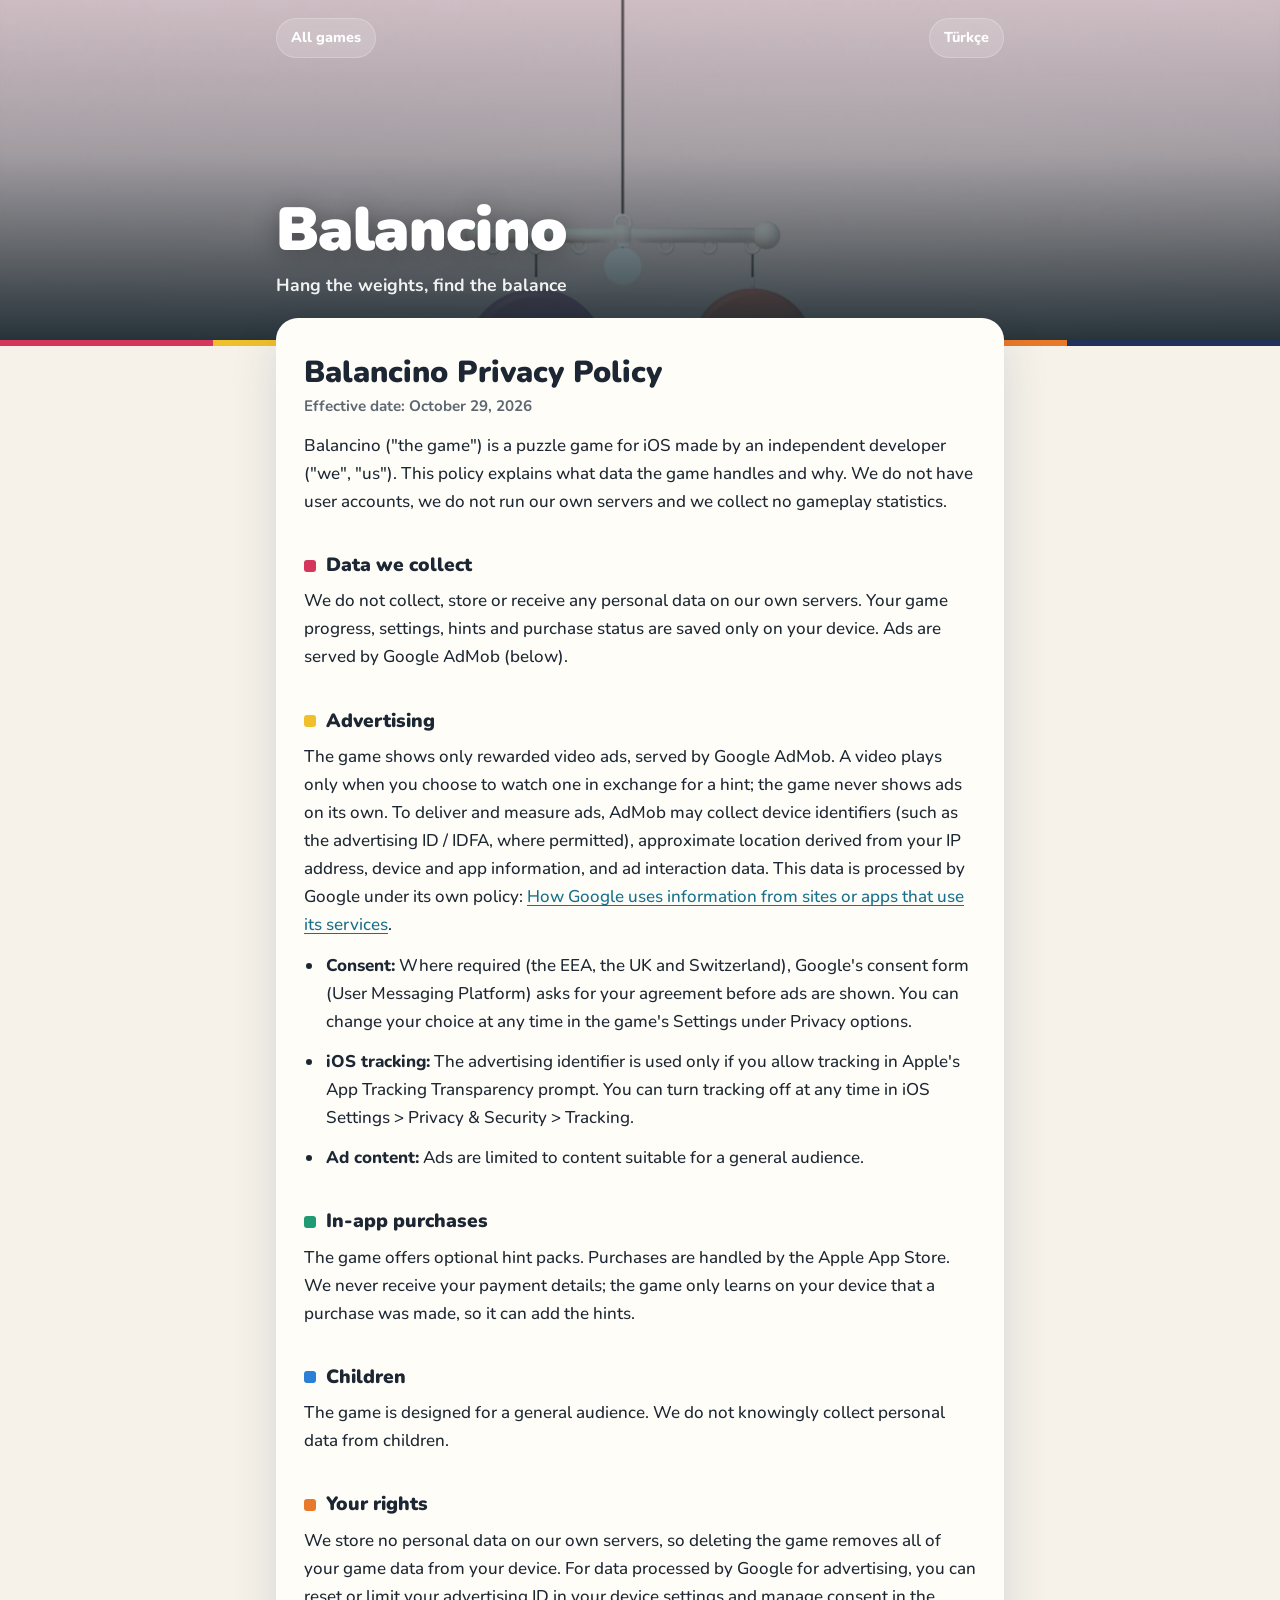
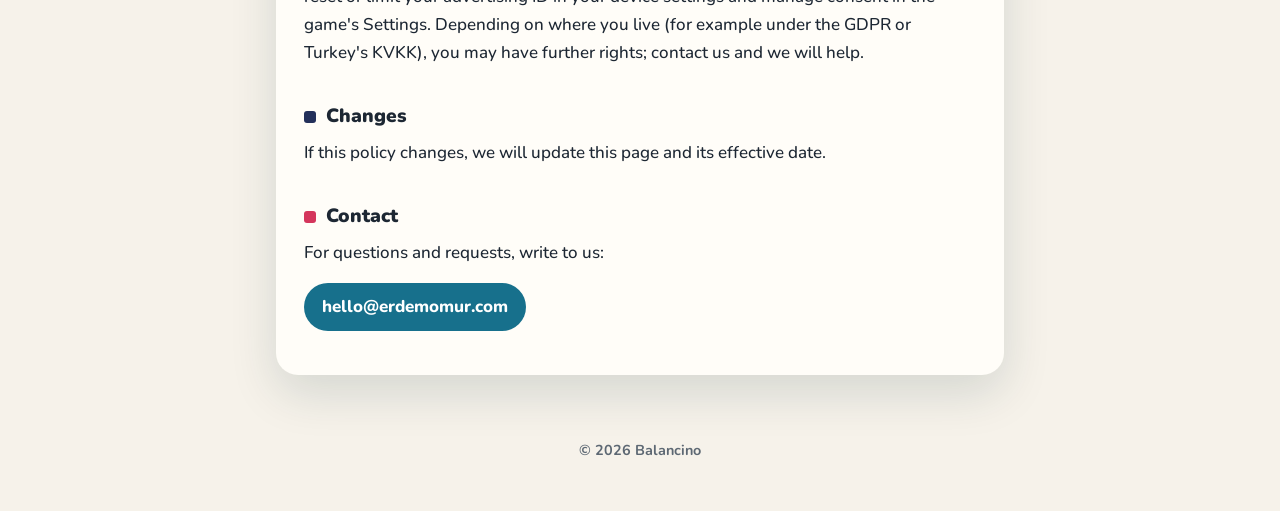
==== balancino/privacy/index.html @ 7ce0b925 "Add Balancino privacy policy (EN/TR) Co-Authored-By: Claude Opus 5.5 <noreply@anthropic.com>" ====
<!doctype html>
<html lang="en">
<head>
<meta charset="utf-8">
<meta name="viewport" content="width=device-width, initial-scale=1">
<title>Balancino Privacy Policy</title>
<link rel="stylesheet" href="../../assets/style.css">
</head>
<body>
<header class="hero" style="background-image: url('../../assets/balancino/banner.jpg')">
<nav class="topbar"><a href="../../">All games</a><a href="../tr/privacy/">Türkçe</a></nav>
<div class="hero-inner">
<p class="wordmark">Balancino</p>
<p class="tagline">Hang the weights, find the balance</p>
</div>
</header>
<div class="stripe"><span></span><span></span><span></span><span></span><span></span><span></span></div>
<main>
<article class="card">
<h1>Balancino Privacy Policy</h1>
<p class="meta">Effective date: October 29, 2026</p>

<p>Balancino ("the game") is a puzzle game for iOS made by an independent developer ("we", "us"). This policy explains what data the game handles and why. We do not have user accounts, we do not run our own servers and we collect no gameplay statistics.</p>

<h2>Data we collect</h2>
<p>We do not collect, store or receive any personal data on our own servers. Your game progress, settings, hints and purchase status are saved only on your device. Ads are served by Google AdMob (below).</p>

<h2>Advertising</h2>
<p>The game shows only rewarded video ads, served by Google AdMob. A video plays only when you choose to watch one in exchange for a hint; the game never shows ads on its own. To deliver and measure ads, AdMob may collect device identifiers (such as the advertising ID / IDFA, where permitted), approximate location derived from your IP address, device and app information, and ad interaction data. This data is processed by Google under its own policy: <a href="https://policies.google.com/technologies/partner-sites">How Google uses information from sites or apps that use its services</a>.</p>
<ul>
  <li><strong>Consent:</strong> Where required (the EEA, the UK and Switzerland), Google's consent form (User Messaging Platform) asks for your agreement before ads are shown. You can change your choice at any time in the game's Settings under Privacy options.</li>
  <li><strong>iOS tracking:</strong> The advertising identifier is used only if you allow tracking in Apple's App Tracking Transparency prompt. You can turn tracking off at any time in iOS Settings &gt; Privacy &amp; Security &gt; Tracking.</li>
  <li><strong>Ad content:</strong> Ads are limited to content suitable for a general audience.</li>
</ul>

<h2>In-app purchases</h2>
<p>The game offers optional hint packs. Purchases are handled by the Apple App Store. We never receive your payment details; the game only learns on your device that a purchase was made, so it can add the hints.</p>

<h2>Children</h2>
<p>The game is designed for a general audience. We do not knowingly collect personal data from children.</p>

<h2>Your rights</h2>
<p>We store no personal data on our own servers, so deleting the game removes all of your game data from your device. For data processed by Google for advertising, you can reset or limit your advertising ID in your device settings and manage consent in the game's Settings. Depending on where you live (for example under the GDPR or Turkey's KVKK), you may have further rights; contact us and we will help.</p>

<h2>Changes</h2>
<p>If this policy changes, we will update this page and its effective date.</p>

<h2>Contact</h2>
<p>For questions and requests, write to us:</p>
<p><a class="contact" href="mailto:hello@erdemomur.com">hello@erdemomur.com</a></p>
</article>
</main>
<footer>© 2026 Balancino</footer>
</body>
</html>
---- assets/style.css ----
@font-face {
  font-family: "Nunito";
  src: url("fonts/Nunito-VariableFont_wght.ttf") format("truetype");
  font-weight: 200 1000;
  font-display: swap;
}

:root {
  --paper: #f6f2ea;
  --card: #fffdf8;
  --ink: #1d2733;
  --muted: #5d6873;
  --harbor: #16495a;
  --harbor-deep: #0e2f3b;
  --accent: #17708c;
  --rule: #e6dfd2;
  --shadow: 0 18px 48px rgba(14, 47, 59, 0.14);
  --c-red: #d4365c;
  --c-green: #1f9a72;
  --c-yellow: #f0bf2c;
  --c-blue: #2b7fd4;
  --c-navy: #23305a;
  --c-orange: #e8792b;
}
@media (prefers-color-scheme: dark) {
  :root {
    --paper: #0d1a21;
    --card: #13242d;
    --ink: #e8edf0;
    --muted: #9fb0ba;
    --accent: #6cc6e0;
    --rule: #22363f;
    --shadow: 0 18px 48px rgba(0, 0, 0, 0.4);
  }
}

* { box-sizing: border-box; }
html { -webkit-text-size-adjust: 100%; }
body {
  margin: 0;
  background: var(--paper);
  color: var(--ink);
  font: 17px/1.65 "Nunito", -apple-system, BlinkMacSystemFont, "Segoe UI", Roboto, sans-serif;
  font-weight: 500;
}
a { color: var(--accent); text-underline-offset: 3px; }

.hero {
  position: relative;
  min-height: 340px;
  display: flex;
  align-items: flex-end;
  color: #fff;
  background-color: var(--harbor-deep);
  background-position: center 30%;
  background-size: cover;
  background-repeat: no-repeat;
}
.hero::before {
  content: "";
  position: absolute;
  inset: 0;
  background: linear-gradient(180deg, rgba(14, 47, 59, 0.15) 0%, rgba(14, 47, 59, 0.35) 45%, rgba(10, 28, 36, 0.88) 100%);
}
.hero-inner {
  position: relative;
  width: 100%;
  max-width: 760px;
  margin: 0 auto;
  padding: 24px 16px 40px;
}
.topbar {
  position: absolute;
  top: 0;
  left: 0;
  right: 0;
  z-index: 1;
  display: flex;
  justify-content: space-between;
  max-width: 760px;
  margin: 0 auto;
  padding: 18px 16px;
}
.topbar a {
  color: #fff;
  text-decoration: none;
  font-weight: 800;
  font-size: 0.9rem;
  padding: 7px 14px;
  border-radius: 999px;
  background: rgba(255, 255, 255, 0.16);
  backdrop-filter: blur(10px);
  -webkit-backdrop-filter: blur(10px);
  border: 1px solid rgba(255, 255, 255, 0.22);
}
.wordmark {
  margin: 0;
  font-weight: 1000;
  font-size: clamp(2.6rem, 9vw, 3.8rem);
  line-height: 1;
  letter-spacing: -0.01em;
  text-shadow: 0 4px 24px rgba(0, 0, 0, 0.35);
}
.tagline {
  margin: 10px 0 0;
  font-weight: 700;
  font-size: 1.1rem;
  opacity: 0.92;
}

.stripe {
  display: flex;
  height: 6px;
}
.stripe span { flex: 1; }
.stripe span:nth-child(1) { background: var(--c-red); }
.stripe span:nth-child(2) { background: var(--c-yellow); }
.stripe span:nth-child(3) { background: var(--c-green); }
.stripe span:nth-child(4) { background: var(--c-blue); }
.stripe span:nth-child(5) { background: var(--c-orange); }
.stripe span:nth-child(6) { background: var(--c-navy); }

main {
  max-width: 760px;
  margin: -28px auto 0;
  padding: 0 16px 64px;
  position: relative;
}
.card {
  background: var(--card);
  border-radius: 22px;
  box-shadow: var(--shadow);
  padding: 36px 28px 32px;
}
@media (max-width: 520px) {
  .card { padding: 28px 20px 24px; border-radius: 18px; }
}
.card h1 {
  margin: 0 0 4px;
  font-weight: 900;
  font-size: 1.9rem;
  line-height: 1.2;
}
.meta { margin: 0 0 24px; color: var(--muted); font-weight: 700; font-size: 0.95rem; }
.card h2 {
  margin: 34px 0 6px;
  font-weight: 900;
  font-size: 1.2rem;
  display: flex;
  align-items: center;
  gap: 10px;
}
.card h2::before {
  content: "";
  width: 12px;
  height: 12px;
  border-radius: 3px;
  background: var(--accent);
  flex: none;
}
.card h2:nth-of-type(6n+1)::before { background: var(--c-red); }
.card h2:nth-of-type(6n+2)::before { background: var(--c-yellow); }
.card h2:nth-of-type(6n+3)::before { background: var(--c-green); }
.card h2:nth-of-type(6n+4)::before { background: var(--c-blue); }
.card h2:nth-of-type(6n+5)::before { background: var(--c-orange); }
.card h2:nth-of-type(6n+6)::before { background: var(--c-navy); }
.card p, .card li { margin: 0 0 12px; }
.card ul { padding-left: 20px; margin: 0 0 12px; }
.card li { padding-left: 2px; }
.card strong { font-weight: 800; }

.contact {
  display: inline-block;
  margin-top: 4px;
  font-weight: 800;
  padding: 10px 18px;
  border-radius: 999px;
  background: var(--accent);
  color: #fff;
  text-decoration: none;
}

.games { display: grid; gap: 20px; }
.game {
  display: grid;
  grid-template-columns: 140px 1fr;
  gap: 20px;
  align-items: center;
  background: var(--card);
  border-radius: 22px;
  box-shadow: var(--shadow);
  padding: 16px;
}
.game img {
  width: 140px;
  height: 140px;
  object-fit: cover;
  object-position: center 62%;
  border-radius: 28px;
  display: block;
}
.game h2 { margin: 0; font-weight: 900; font-size: 1.5rem; }
.game p { margin: 2px 0 10px; color: var(--muted); font-weight: 700; }
.links { display: flex; flex-wrap: wrap; gap: 8px; }
.links a {
  font-weight: 800;
  font-size: 0.9rem;
  text-decoration: none;
  padding: 7px 14px;
  border-radius: 999px;
  border: 1.5px solid var(--rule);
}
@media (max-width: 520px) {
  .game { grid-template-columns: 96px 1fr; gap: 14px; }
  .game img { width: 96px; height: 96px; border-radius: 22px; }
}

footer {
  max-width: 760px;
  margin: 0 auto;
  padding: 0 16px 48px;
  color: var(--muted);
  font-weight: 700;
  font-size: 0.9rem;
  text-align: center;
}
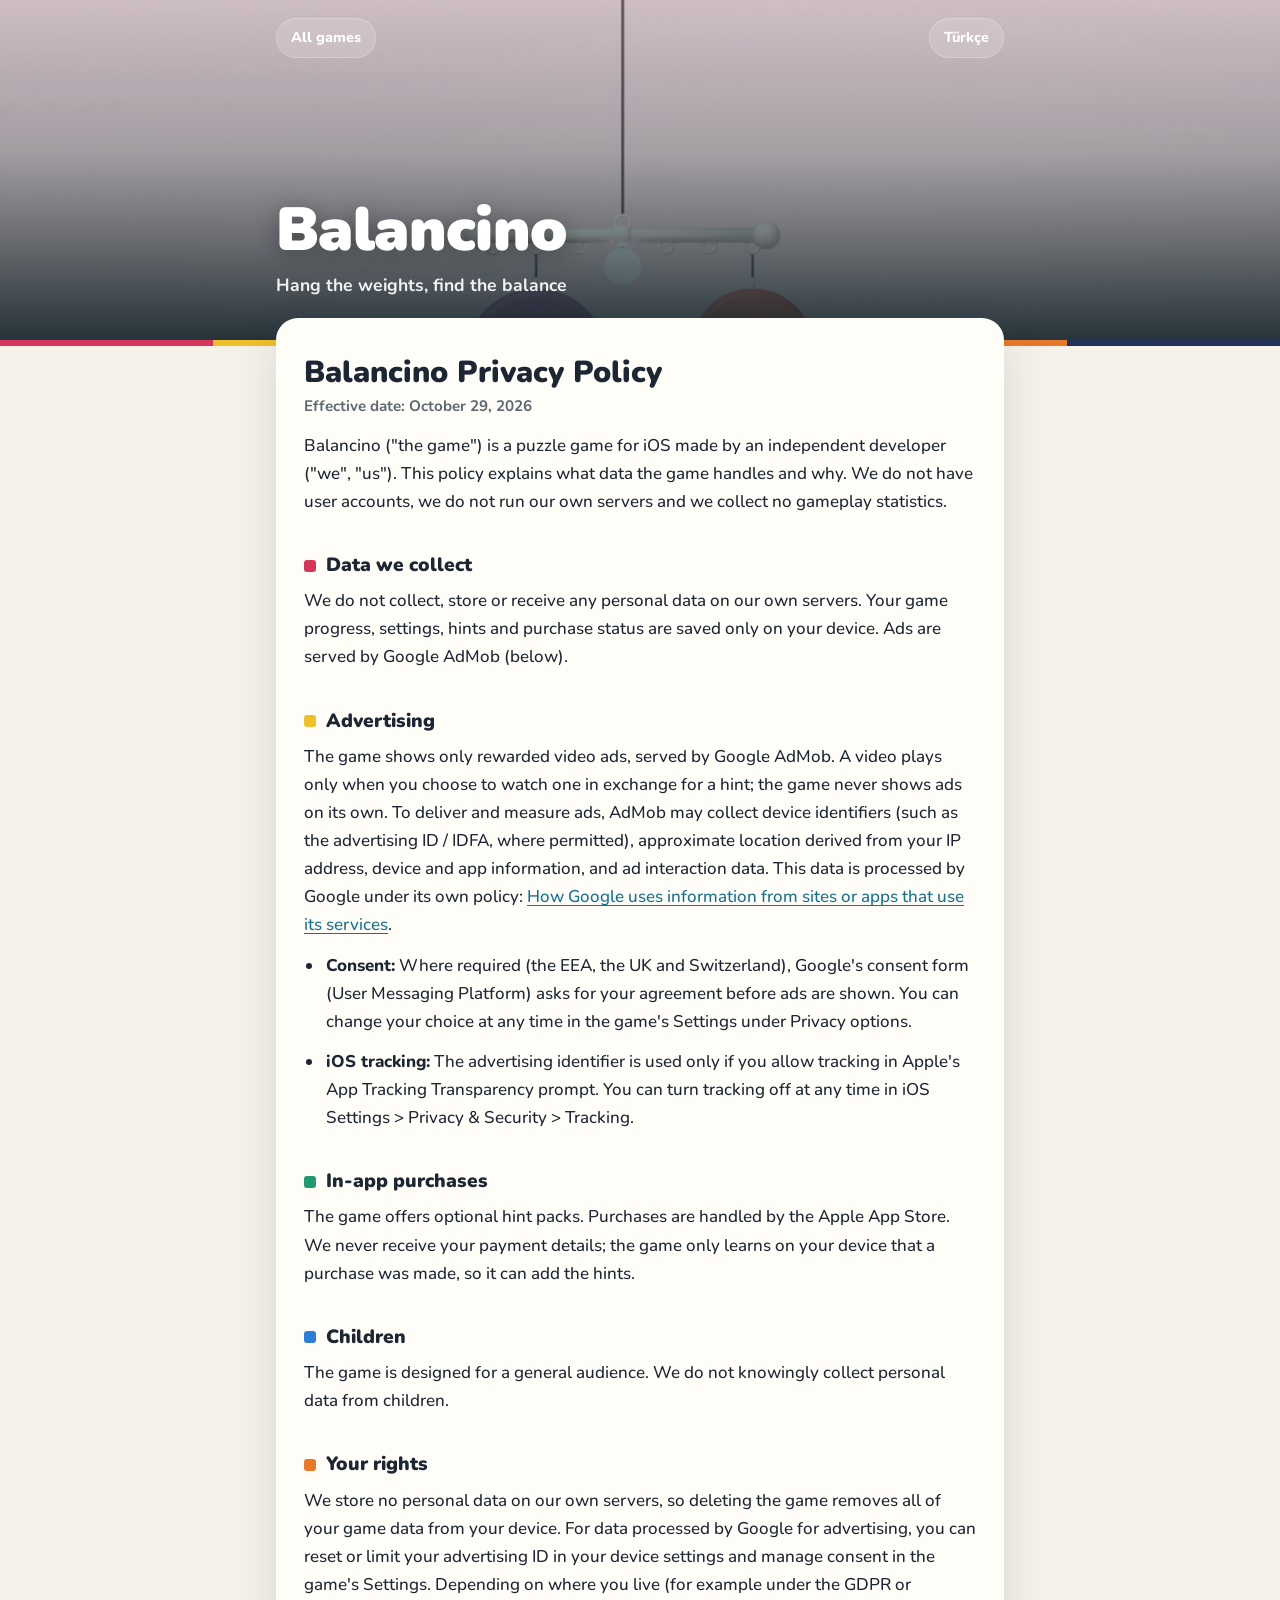
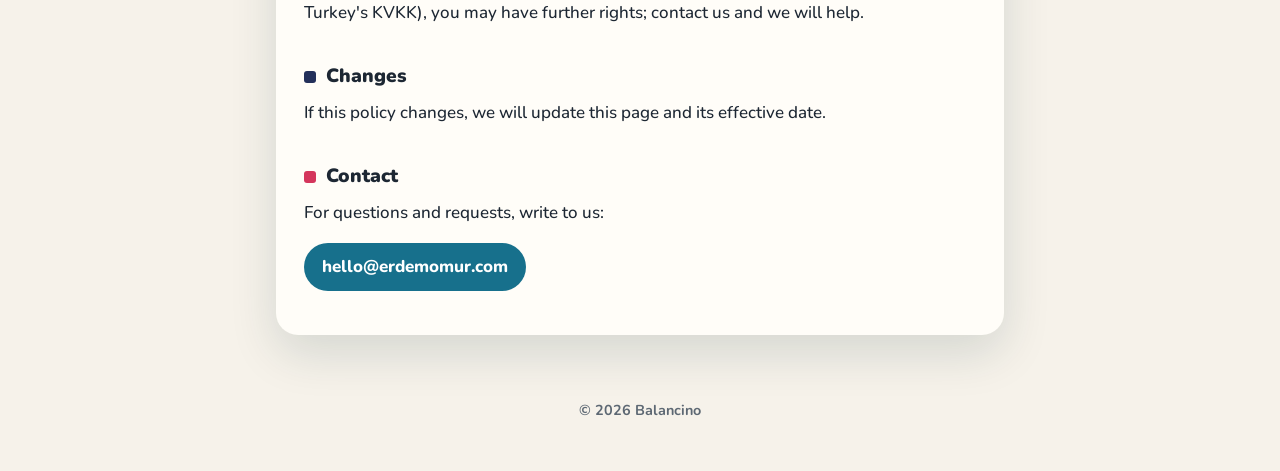
==== commit 7508c634: "Balancino privacy: drop ad content rating line Co-Authored-By: Claude Opus 5.5 <noreply@anthropic.co" ====
--- a/balancino/privacy/index.html
+++ b/balancino/privacy/index.html
@@ -30,7 +30,6 @@
 <ul>
   <li><strong>Consent:</strong> Where required (the EEA, the UK and Switzerland), Google's consent form (User Messaging Platform) asks for your agreement before ads are shown. You can change your choice at any time in the game's Settings under Privacy options.</li>
   <li><strong>iOS tracking:</strong> The advertising identifier is used only if you allow tracking in Apple's App Tracking Transparency prompt. You can turn tracking off at any time in iOS Settings &gt; Privacy &amp; Security &gt; Tracking.</li>
-  <li><strong>Ad content:</strong> Ads are limited to content suitable for a general audience.</li>
 </ul>
 
 <h2>In-app purchases</h2>
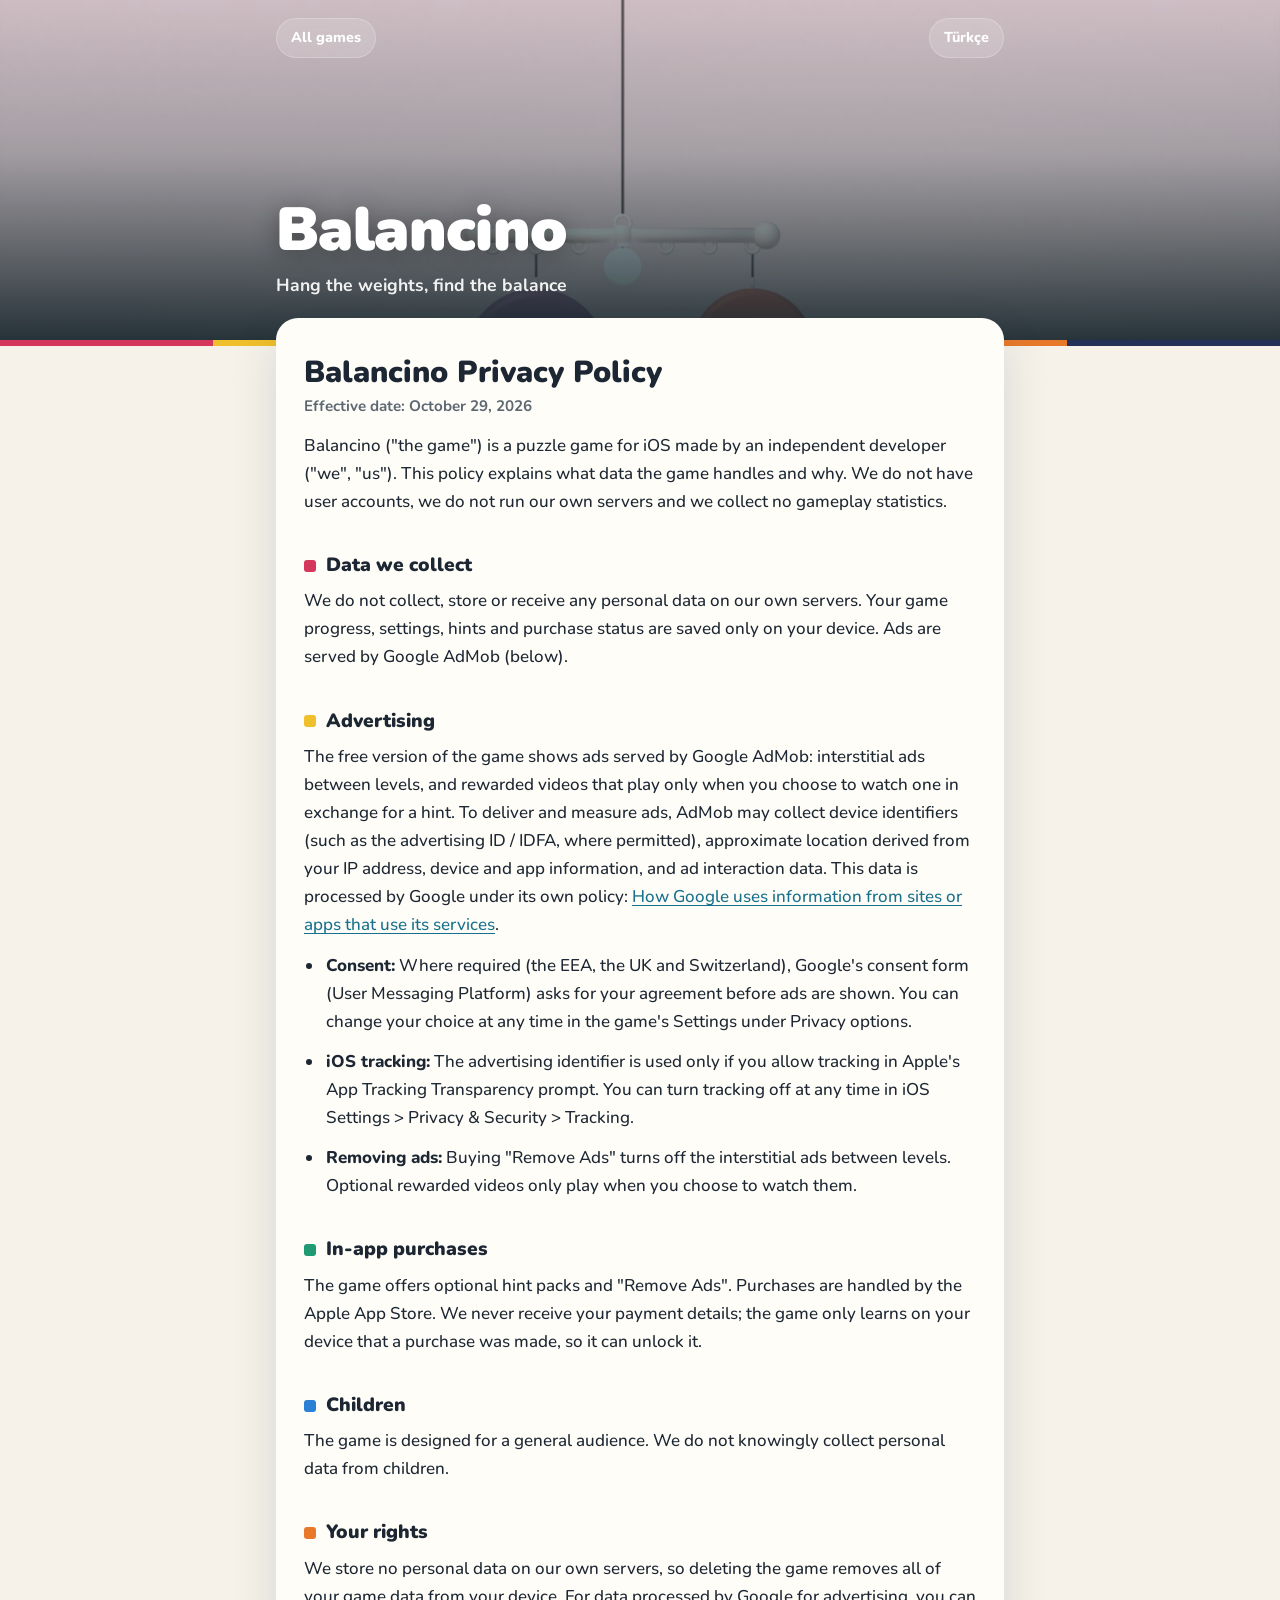
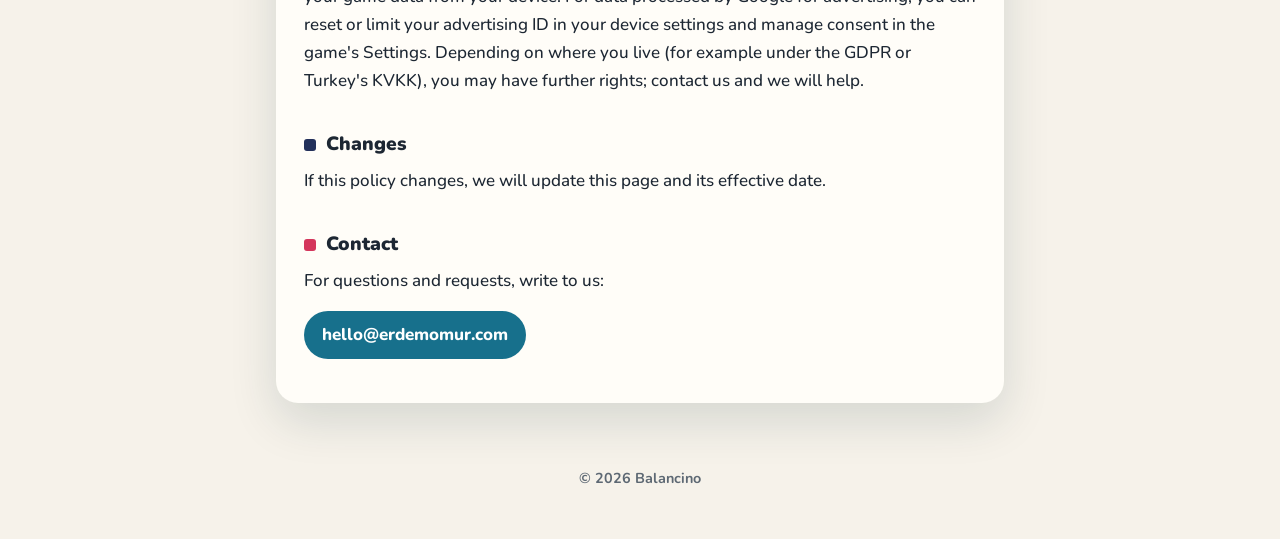
==== commit 70dd6dad: "Balancino privacy: interstitials and Remove Ads Co-Authored-By: Claude Opus 5.5 <noreply@anthropic.c" ====
--- a/balancino/privacy/index.html
+++ b/balancino/privacy/index.html
@@ -26,14 +26,15 @@
 <p>We do not collect, store or receive any personal data on our own servers. Your game progress, settings, hints and purchase status are saved only on your device. Ads are served by Google AdMob (below).</p>
 
 <h2>Advertising</h2>
-<p>The game shows only rewarded video ads, served by Google AdMob. A video plays only when you choose to watch one in exchange for a hint; the game never shows ads on its own. To deliver and measure ads, AdMob may collect device identifiers (such as the advertising ID / IDFA, where permitted), approximate location derived from your IP address, device and app information, and ad interaction data. This data is processed by Google under its own policy: <a href="https://policies.google.com/technologies/partner-sites">How Google uses information from sites or apps that use its services</a>.</p>
+<p>The free version of the game shows ads served by Google AdMob: interstitial ads between levels, and rewarded videos that play only when you choose to watch one in exchange for a hint. To deliver and measure ads, AdMob may collect device identifiers (such as the advertising ID / IDFA, where permitted), approximate location derived from your IP address, device and app information, and ad interaction data. This data is processed by Google under its own policy: <a href="https://policies.google.com/technologies/partner-sites">How Google uses information from sites or apps that use its services</a>.</p>
 <ul>
   <li><strong>Consent:</strong> Where required (the EEA, the UK and Switzerland), Google's consent form (User Messaging Platform) asks for your agreement before ads are shown. You can change your choice at any time in the game's Settings under Privacy options.</li>
   <li><strong>iOS tracking:</strong> The advertising identifier is used only if you allow tracking in Apple's App Tracking Transparency prompt. You can turn tracking off at any time in iOS Settings &gt; Privacy &amp; Security &gt; Tracking.</li>
+  <li><strong>Removing ads:</strong> Buying "Remove Ads" turns off the interstitial ads between levels. Optional rewarded videos only play when you choose to watch them.</li>
 </ul>
 
 <h2>In-app purchases</h2>
-<p>The game offers optional hint packs. Purchases are handled by the Apple App Store. We never receive your payment details; the game only learns on your device that a purchase was made, so it can add the hints.</p>
+<p>The game offers optional hint packs and "Remove Ads". Purchases are handled by the Apple App Store. We never receive your payment details; the game only learns on your device that a purchase was made, so it can unlock it.</p>
 
 <h2>Children</h2>
 <p>The game is designed for a general audience. We do not knowingly collect personal data from children.</p>
